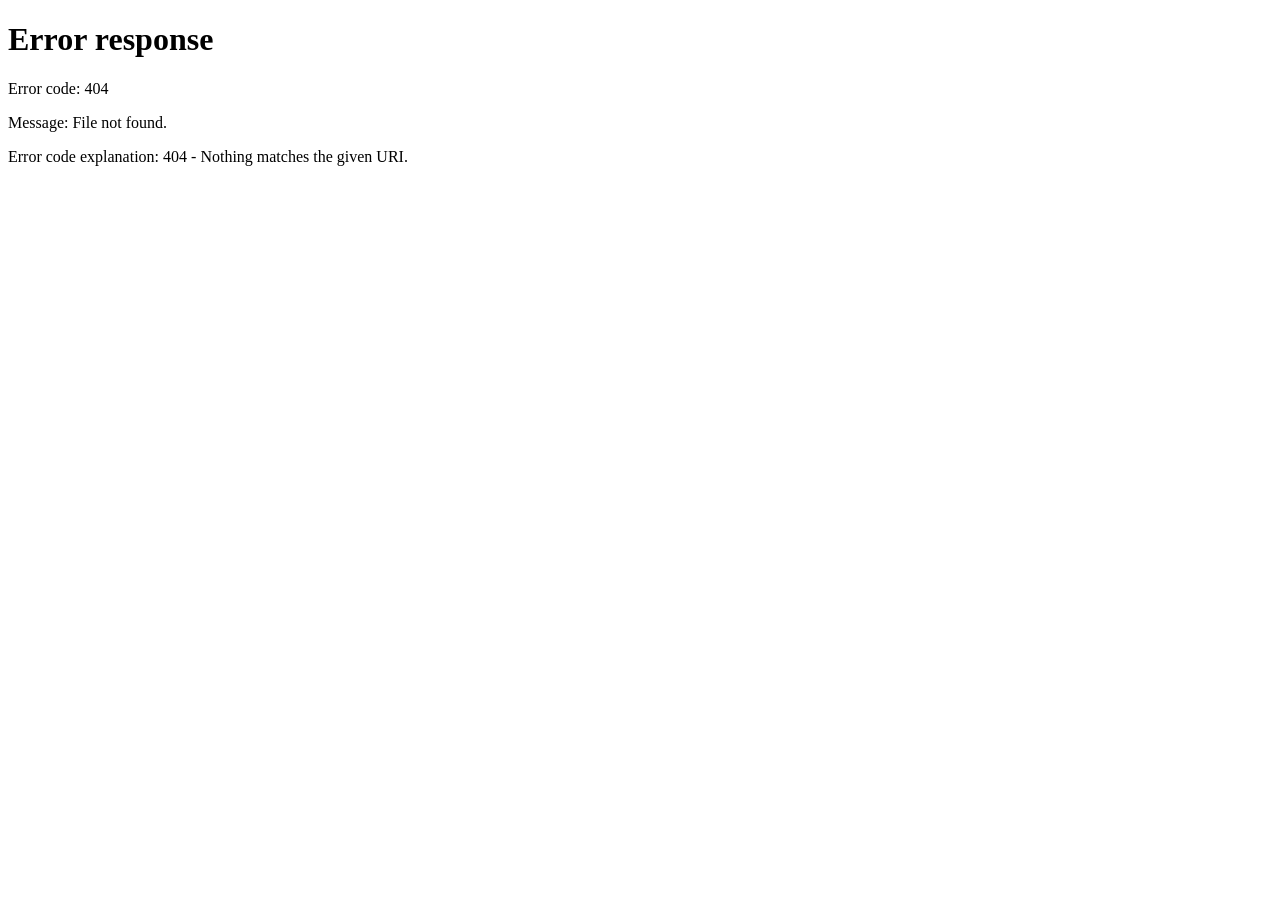
==== admin.html @ e2dd0211 "Add files via upload" ====
<!DOCTYPE html>
<html lang="en">

<head>

<meta charset="UTF-8">
<meta name="viewport" content="width=device-width, initial-scale=1.0">

<title>Admin Dashboard - HomeRent</title>

<link rel="stylesheet" href="admin.css">

</head>

<script>

if(localStorage.getItem("isLogin") !== "true"){

window.location.href="login.html";

}

</script>


<body>
    


<header>


<div class="logo">
🏠 Homezy Admin
</div>


<a href="frontpage.html">
Home
</a>


</header>




<section class="admin-dashboard">



<div class="admin-card">

<h2>
👥 Users
</h2>

<h1 id="userCount">
0
</h1>

</div>




<div class="admin-card">

<h2>
🏠 Properties
</h2>

<h1 id="propertyCount">
0
</h1>

</div>




<div class="admin-card">

<h2>
📅 Bookings
</h2>

<h1 id="bookingCount">
0
</h1>

</div>




</section>





<section class="booking-section">


<h2>
All Bookings
</h2>

<button onclick="deleteAllBookings()" class="delete-all-btn">
    🗑️ Delete All Bookings
</button>


<div id="allBookings">

</div>


</section>




<script src="admin.js"></script>

</body>

</html>
---- admin.css ----
*{

margin:0;
padding:0;
box-sizing:border-box;
font-family:'Poppins',sans-serif;

}



body{

background:#f5f7fb;

color:#333;

}





header{


display:flex;

justify-content:space-between;

align-items:center;


padding:20px 8%;


background:white;


box-shadow:0 5px 20px rgba(0,0,0,.1);


}




.logo{


font-size:28px;


font-weight:700;


color:#3f51b5;


}




header a{


text-decoration:none;


color:#3f51b5;


font-weight:bold;


}





.admin-dashboard{


padding:60px 8%;


display:grid;


grid-template-columns:

repeat(auto-fit,minmax(250px,1fr));


gap:30px;


}







.admin-card{


background:white;


padding:40px;


border-radius:25px;


text-align:center;


box-shadow:

0 10px 25px rgba(0,0,0,.1);


transition:.3s;


}





.admin-card:hover{


transform:translateY(-10px);


}





.admin-card h2{


color:#3f51b5;


margin-bottom:20px;


}





.admin-card h1{


font-size:45px;


}







.booking-section{


padding:50px 8%;


}




.booking-section h2{


text-align:center;


font-size:35px;


color:#3f51b5;


margin-bottom:30px;


}







.booking-card{


background:white;


padding:25px;


margin:15px 0;


border-radius:20px;


box-shadow:

0 10px 20px rgba(0,0,0,.1);


}



.booking-card h3{


color:#3f51b5;


}




.booking-card p{


margin:8px 0;


}

.delete-all-btn{

    margin:20px 0;

    padding:13px 25px;

    border:none;

    border-radius:30px;

    background:#e53935;

    color:white;

    font-size:15px;

    font-weight:600;

    cursor:pointer;

    transition:0.3s;

    box-shadow:0 8px 20px rgba(229,57,53,0.25);

}


.delete-all-btn:hover{

    background:#c62828;

    transform:translateY(-3px);

    box-shadow:0 12px 25px rgba(229,57,53,0.35);

}


.delete-all-btn:active{

    transform:scale(0.96);

}
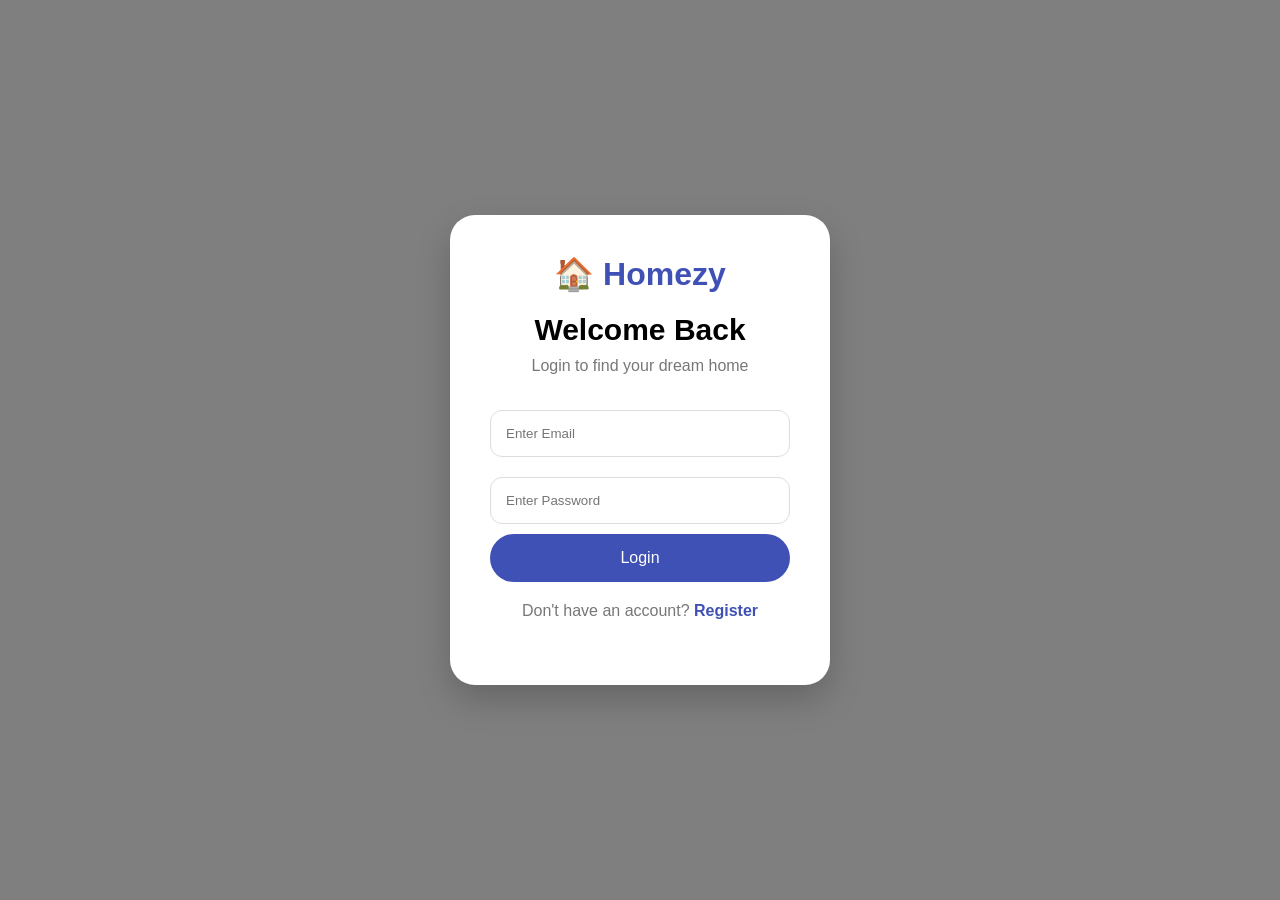
==== commit 67499723: "Fix login redirection and clean up HTML Updated login redirection and ensured proper HTML structure." ====
--- a/admin.html
+++ b/admin.html
@@ -16,7 +16,7 @@
 
 if(localStorage.getItem("isLogin") !== "true"){
 
-window.location.href="login.html";
+window.location.href="index.html";
 
 }
 
@@ -126,4 +126,4 @@
 
 </body>
 
-</html>+</html>
